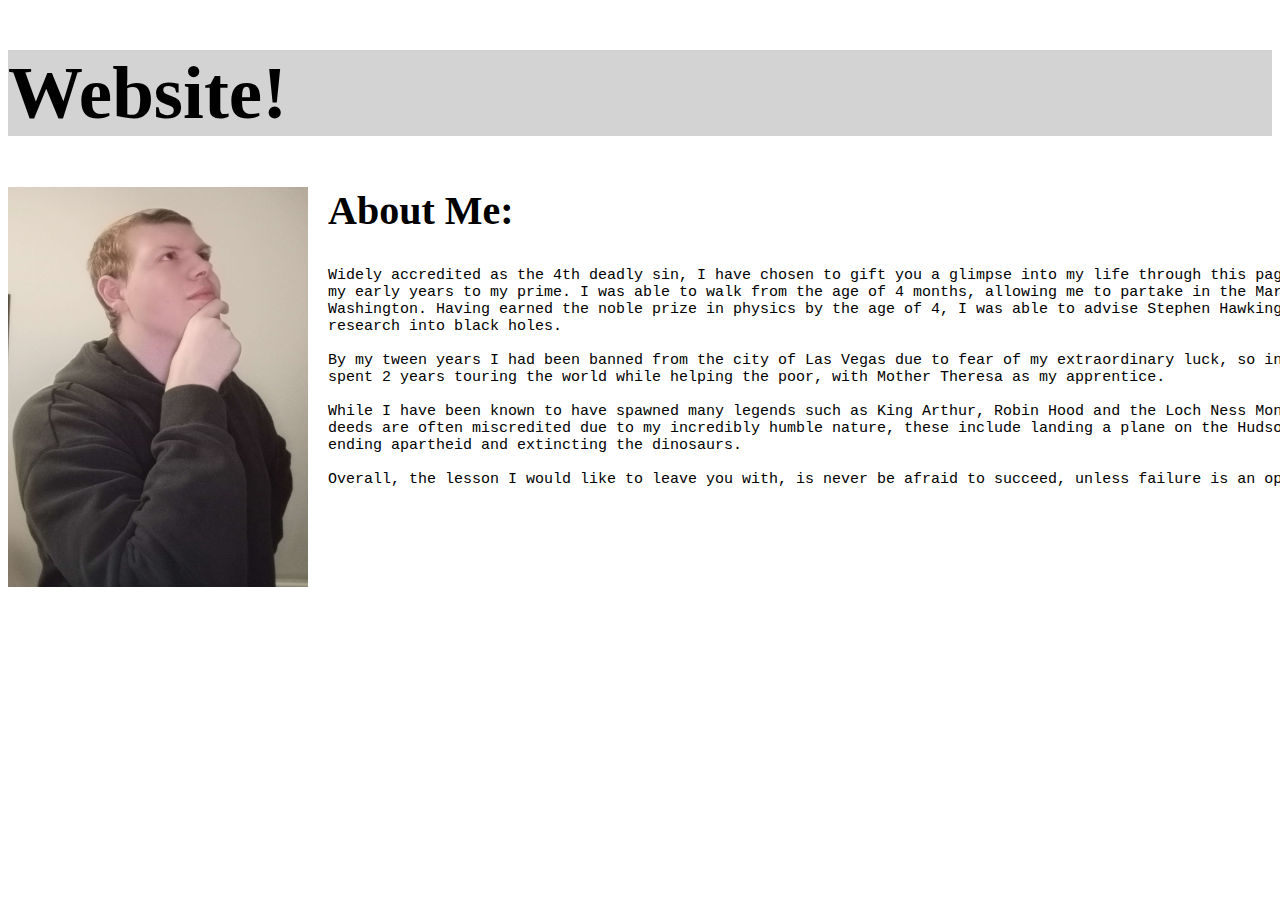
==== Index.html @ 3cb38d4f "Rename Harry_Hewlett.html to Index.html" ====
<!DOCTYPE html>
<html>
<head>
<title>Harry Hewlett</title>
<style> 
aside{
width: 300px;
float: left;
padding-right: 20px;
}
</style>
<style>
header{
background-color: lightgray;
}
</style>
</head>
<header>
<h1 style="font-size:75px;">Website!</h1>
</header>
<body>
<section>
<aside>
<img src="Inspirational_photo.png" style="width:300px;height:400px;">
</aside>
<h2 style="font-size:40px;">About Me:</h2>
<pre style="font-size:15px;">
Widely accredited as the 4th deadly sin, I have chosen to gift you a glimpse into my life through this page, from 
my early years to my prime. I was able to walk from the age of 4 months, allowing me to partake in the March on 
Washington. Having earned the noble prize in physics by the age of 4, I was able to advise Stephen Hawking on his 
research into black holes.

By my tween years I had been banned from the city of Las Vegas due to fear of my extraordinary luck, so instead 
spent 2 years touring the world while helping the poor, with Mother Theresa as my apprentice.

While I have been known to have spawned many legends such as King Arthur, Robin Hood and the Loch Ness Monster my 
deeds are often miscredited due to my incredibly humble nature, these include landing a plane on the Hudson River, 
ending apartheid and extincting the dinosaurs.

Overall, the lesson I would like to leave you with, is never be afraid to succeed, unless failure is an option.

</pre>
</section>
</body>
</html>
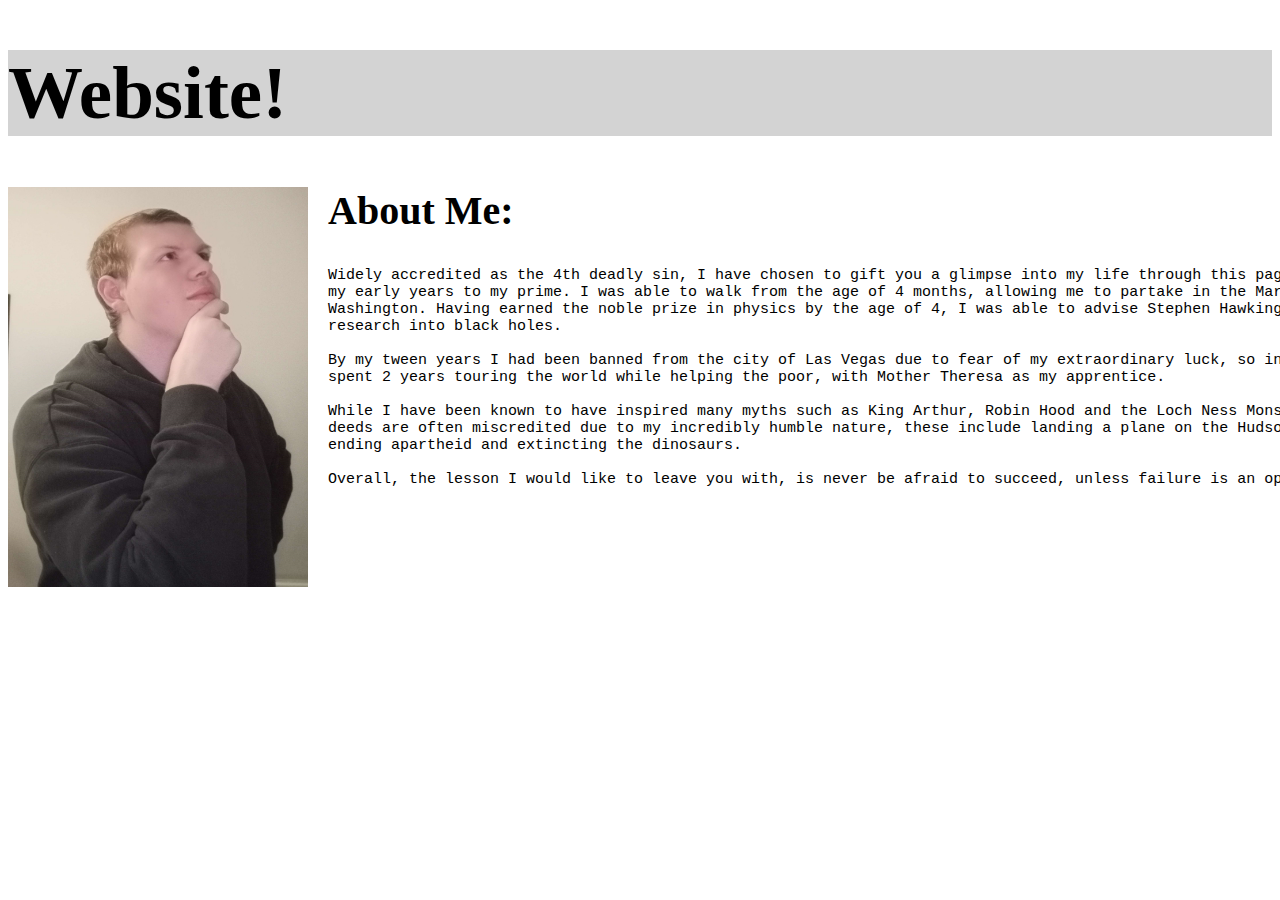
==== commit 1215785c: "Update Index.html" ====
--- a/Index.html
+++ b/Index.html
@@ -33,7 +33,7 @@
 By my tween years I had been banned from the city of Las Vegas due to fear of my extraordinary luck, so instead 
 spent 2 years touring the world while helping the poor, with Mother Theresa as my apprentice.
 
-While I have been known to have spawned many legends such as King Arthur, Robin Hood and the Loch Ness Monster my 
+While I have been known to have inspired many myths such as King Arthur, Robin Hood and the Loch Ness Monster my 
 deeds are often miscredited due to my incredibly humble nature, these include landing a plane on the Hudson River, 
 ending apartheid and extincting the dinosaurs.
 
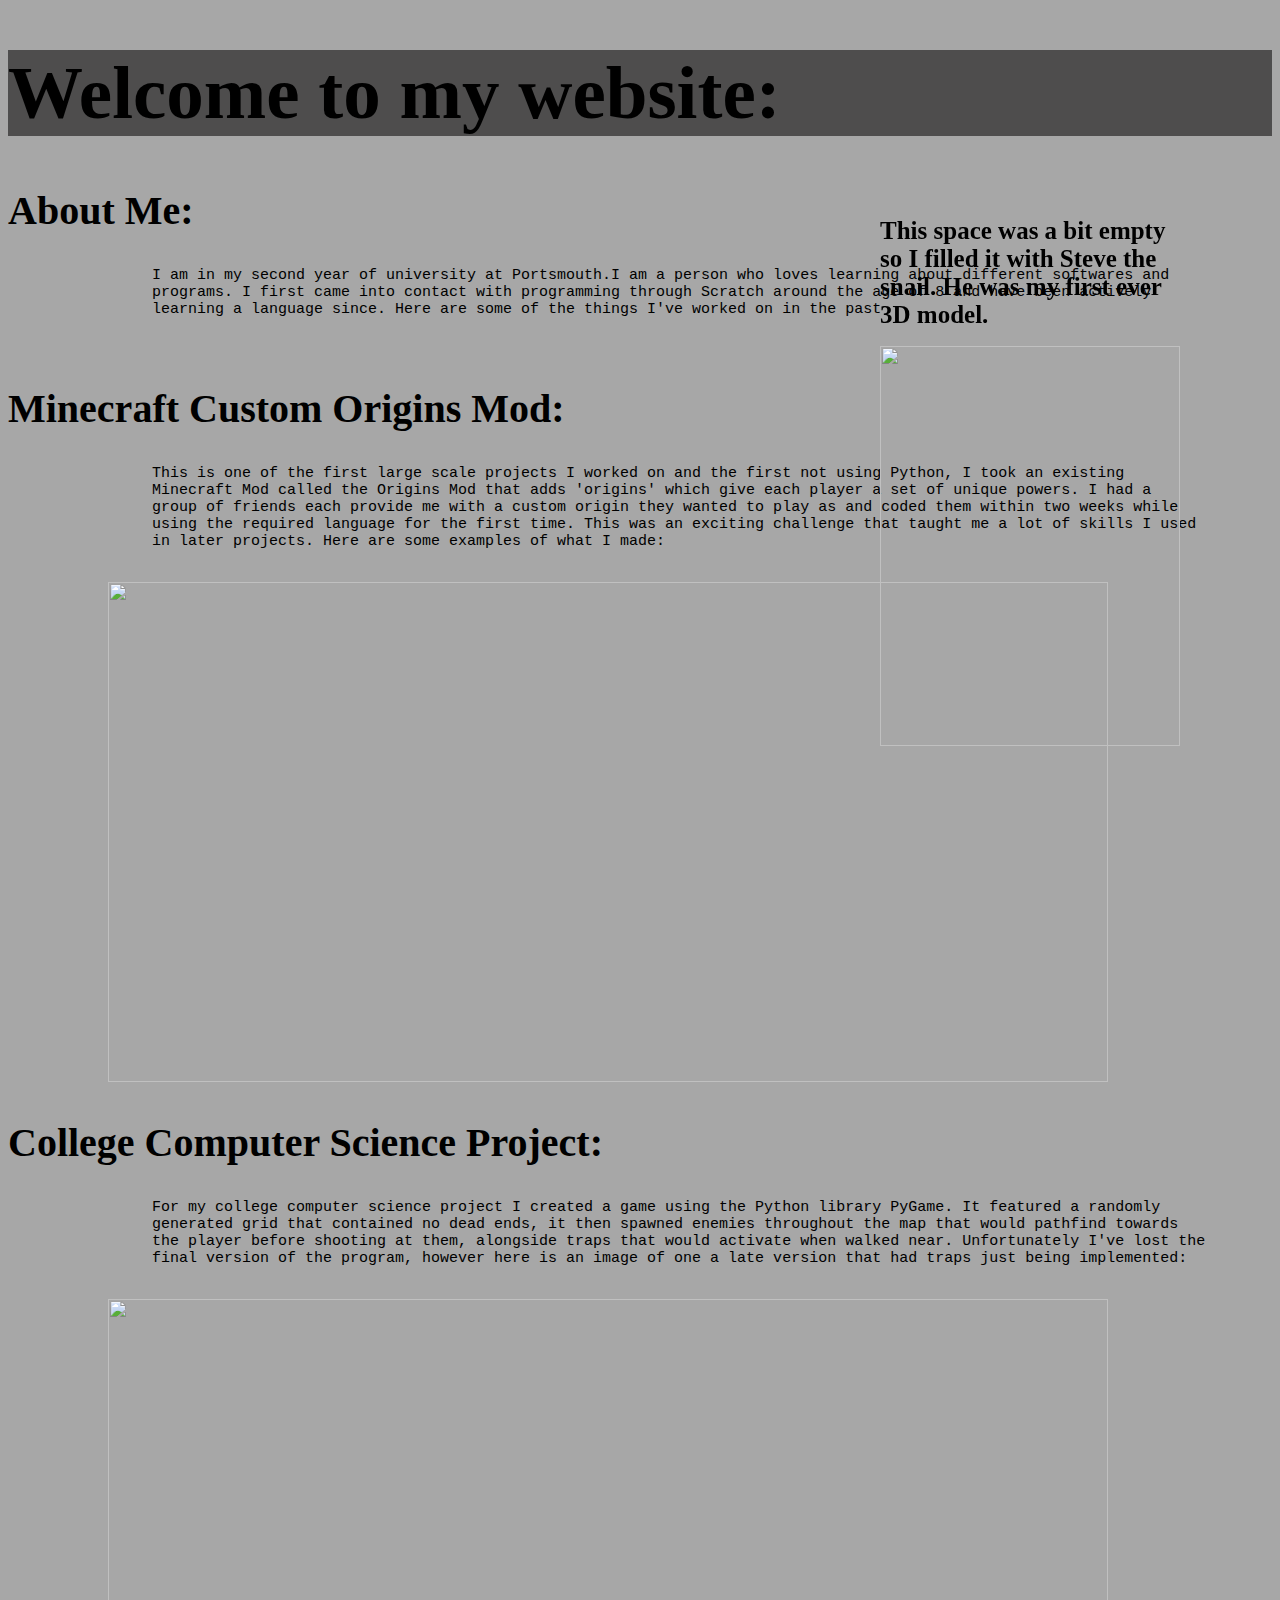
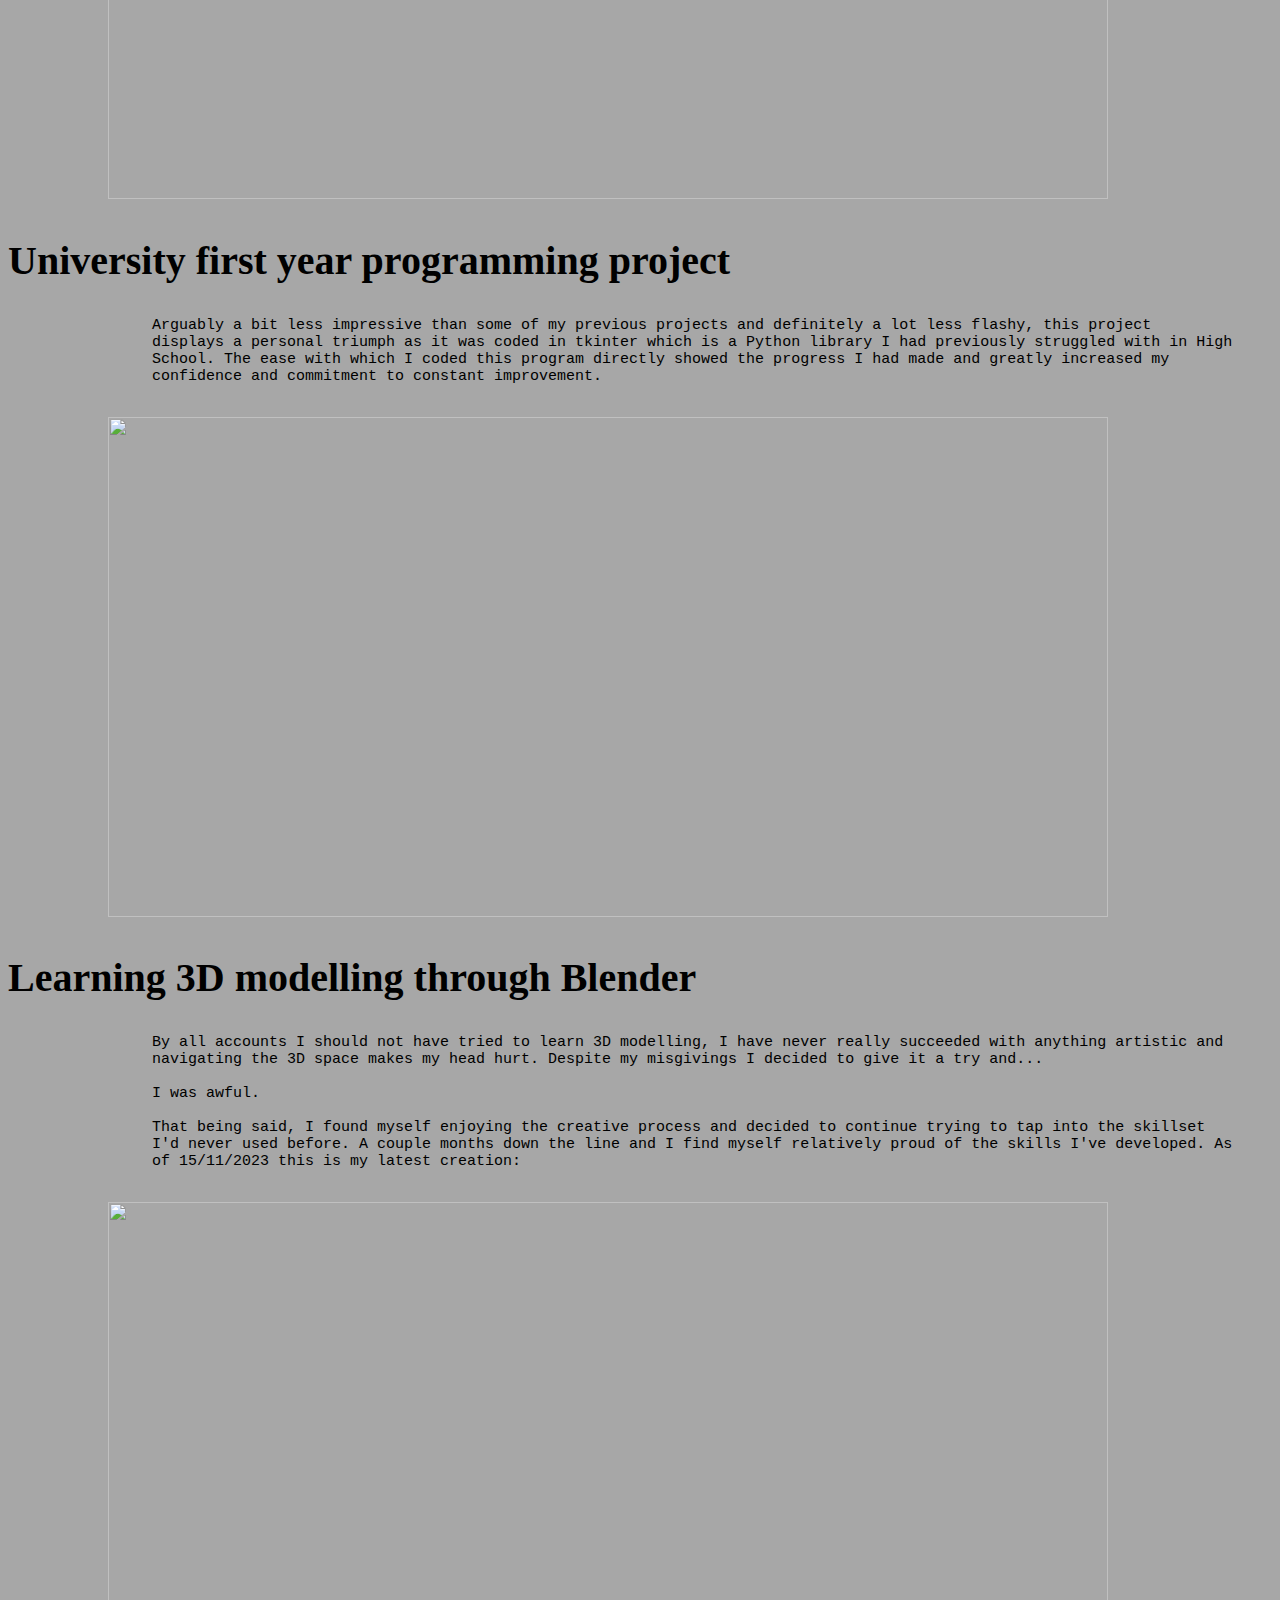
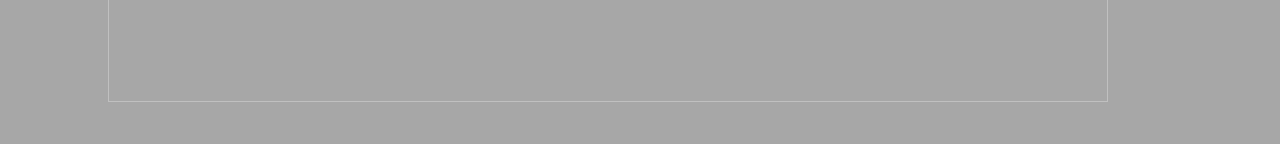
==== commit 12064b96: "Update Index.html" ====
--- a/Index.html
+++ b/Index.html
@@ -1,45 +1,89 @@
 <!DOCTYPE html>
 <html>
-<head>
-<title>Harry Hewlett</title>
-<style> 
-aside{
-width: 300px;
-float: left;
-padding-right: 20px;
-}
-</style>
-<style>
-header{
-background-color: lightgray;
-}
-</style>
-</head>
-<header>
-<h1 style="font-size:75px;">Website!</h1>
-</header>
-<body>
-<section>
-<aside>
-<img src="Inspirational_photo.png" style="width:300px;height:400px;">
-</aside>
-<h2 style="font-size:40px;">About Me:</h2>
-<pre style="font-size:15px;">
-Widely accredited as the 4th deadly sin, I have chosen to gift you a glimpse into my life through this page, from 
-my early years to my prime. I was able to walk from the age of 4 months, allowing me to partake in the March on 
-Washington. Having earned the noble prize in physics by the age of 4, I was able to advise Stephen Hawking on his 
-research into black holes.
+    <head style="background-color:#a7a7a7">
+    <title>HarryHewlett.com</title>
+    <style> 
+        aside{
+            width: 300px;
+            float: right;
+            padding-right: 500px;
+        }
+    </style>
+    <style>
+        header{
+            background-color: rgb(78, 77, 77);
+        }
+    </style>
+    <style> 
+        .sidenav {
+            width: 300px;
+            position: fixed;
+            top: 200px;
+            right: 100px;
+        }
+    </style>
+    </head>
+    <header>
+    <h1 style="font-size:75px;">Welcome to my website:</h1>
+    </header>
+    <body style="background-color:#a7a7a7">
+        <div class="sidenav">
+            <h1 style="font-size:25px;">This space was a bit empty so I filled it with Steve the snail. He was my first ever 3D model.</h1>
+            <img src="Steve.png" style="width:300px;height:400px;">
+        </div>
+        <section>
+            <h2 style="font-size:40px;">About Me:</h2>
+            <pre style="font-size:15px;">
+                I am in my second year of university at Portsmouth.I am a person who loves learning about different softwares and 
+                programs. I first came into contact with programming through Scratch around the age of 8 and have been actively 
+                learning a language since. Here are some of the things I've worked on in the past
 
-By my tween years I had been banned from the city of Las Vegas due to fear of my extraordinary luck, so instead 
-spent 2 years touring the world while helping the poor, with Mother Theresa as my apprentice.
-
-While I have been known to have inspired many myths such as King Arthur, Robin Hood and the Loch Ness Monster my 
-deeds are often miscredited due to my incredibly humble nature, these include landing a plane on the Hudson River, 
-ending apartheid and extincting the dinosaurs.
-
-Overall, the lesson I would like to leave you with, is never be afraid to succeed, unless failure is an option.
-
-</pre>
-</section>
-</body>
+            </pre>
+        </section>
+        <section>
+            <h2 style="font-size:40px;">Minecraft Custom Origins Mod:</h2>
+            <pre style="font-size:15px;">
+                This is one of the first large scale projects I worked on and the first not using Python, I took an existing 
+                Minecraft Mod called the Origins Mod that adds 'origins' which give each player a set of unique powers. I had a 
+                group of friends each provide me with a custom origin they wanted to play as and coded them within two weeks while 
+                using the required language for the first time. This was an exciting challenge that taught me a lot of skills I used
+                in later projects. Here are some examples of what I made:
+            </pre>
+            <img src="originsexample.png" style="width:1000px;height:500px;padding-left:100px;">
+        </section>
+        <section>
+            <h2 style="font-size:40px;">College Computer Science Project:</h2>
+            <pre style="font-size:15px;">
+                For my college computer science project I created a game using the Python library PyGame. It featured a randomly 
+                generated grid that contained no dead ends, it then spawned enemies throughout the map that would pathfind towards 
+                the player before shooting at them, alongside traps that would activate when walked near. Unfortunately I've lost the 
+                final version of the program, however here is an image of one a late version that had traps just being implemented:
+            </pre>
+            <img src="gridgameexample.png" style="width:1000px;height:500px;padding-left:100px;">
+        </section>
+        <section>
+            <h2 style="font-size:40px;">University first year programming project</h2>
+            <pre style="font-size:15px;">
+                Arguably a bit less impressive than some of my previous projects and definitely a lot less flashy, this project 
+                displays a personal triumph as it was coded in tkinter which is a Python library I had previously struggled with in High 
+                School. The ease with which I coded this program directly showed the progress I had made and greatly increased my 
+                confidence and commitment to constant improvement.
+            </pre>
+            <img src="smarthomeexample.png" style="width:1000px;height:500px;padding-left:100px;">
+        </section>
+        <section>
+            <h2 style="font-size:40px;">Learning 3D modelling through Blender</h2>
+            <pre style="font-size:15px;">
+                By all accounts I should not have tried to learn 3D modelling, I have never really succeeded with anything artistic and 
+                navigating the 3D space makes my head hurt. Despite my misgivings I decided to give it a try and... 
+                
+                I was awful. 
+                
+                That being said, I found myself enjoying the creative process and decided to continue trying to tap into the skillset 
+                I'd never used before. A couple months down the line and I find myself relatively proud of the skills I've developed. As 
+                of 15/11/2023 this is my latest creation:
+            </pre>
+            <img src="Doorfinal.png" style="width:1000px;height:500px;padding-left:100px;">
+        </section>
+    </body>
 </html>
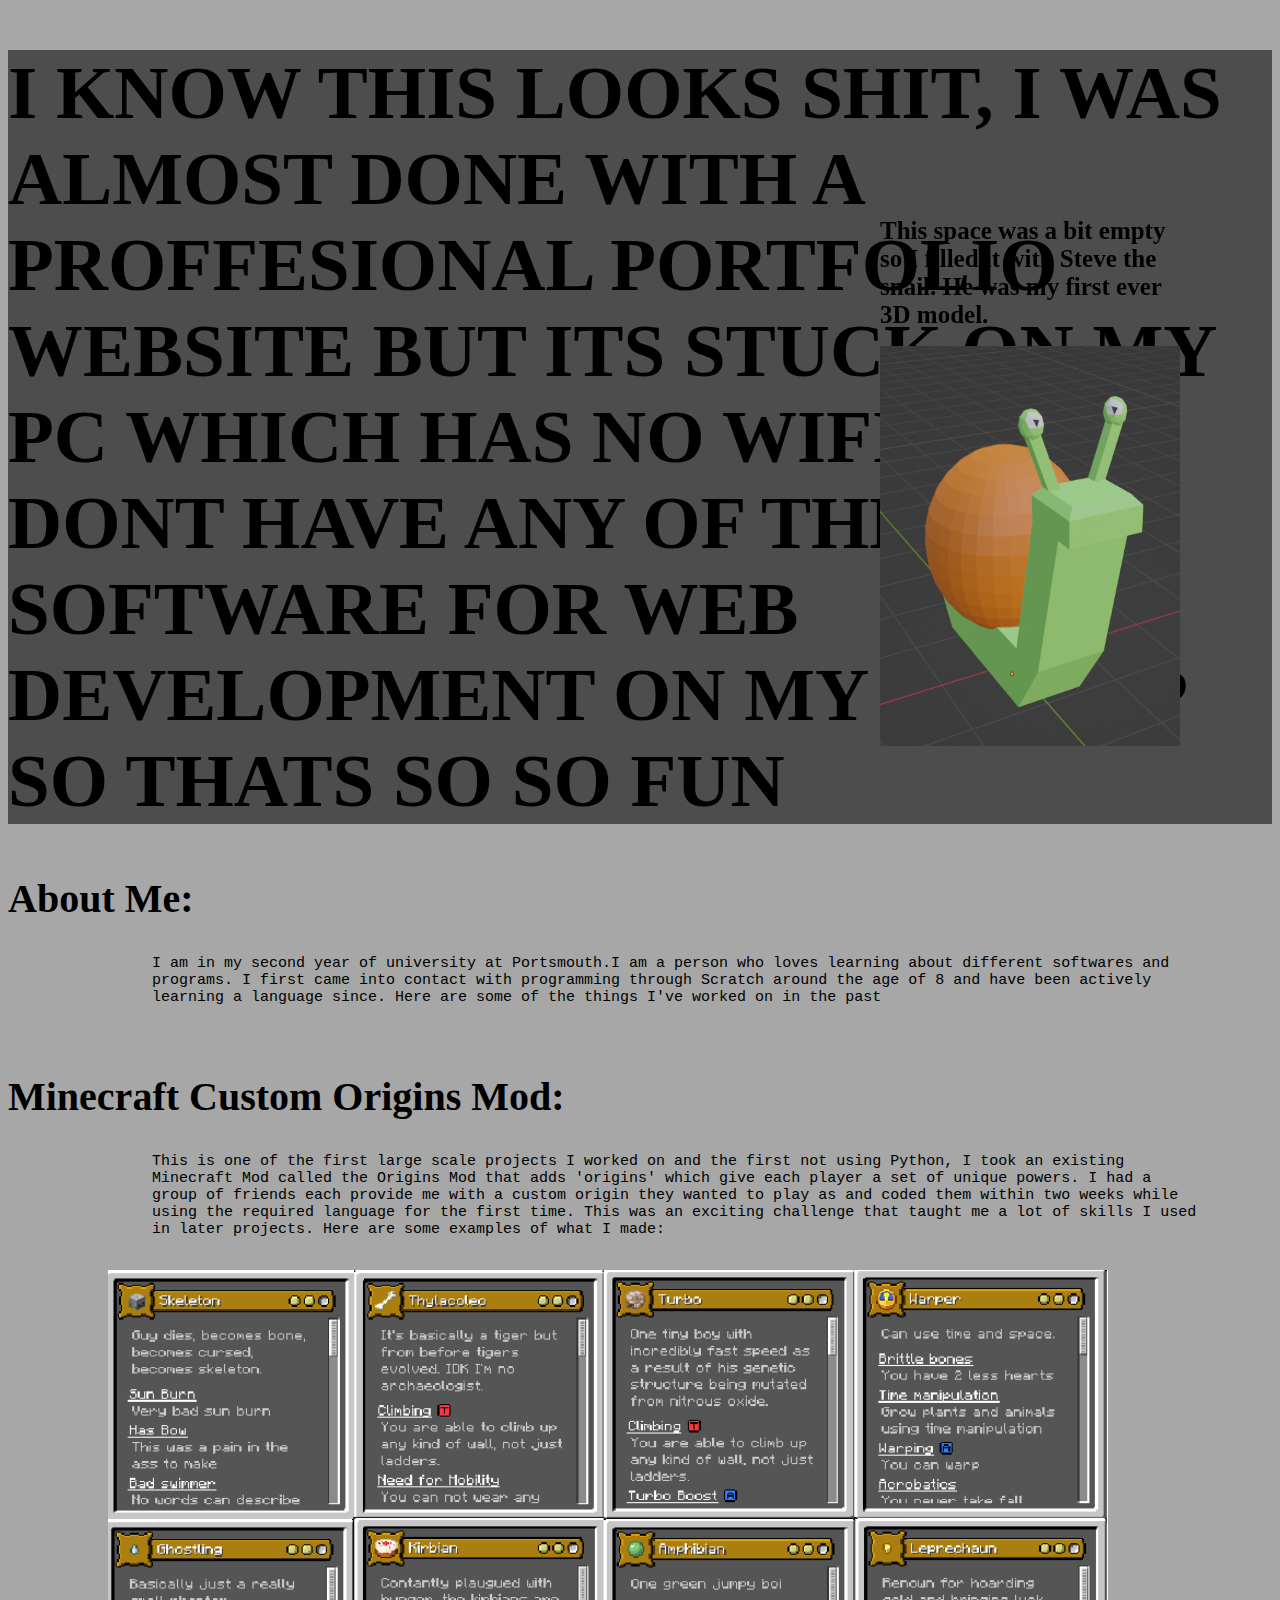
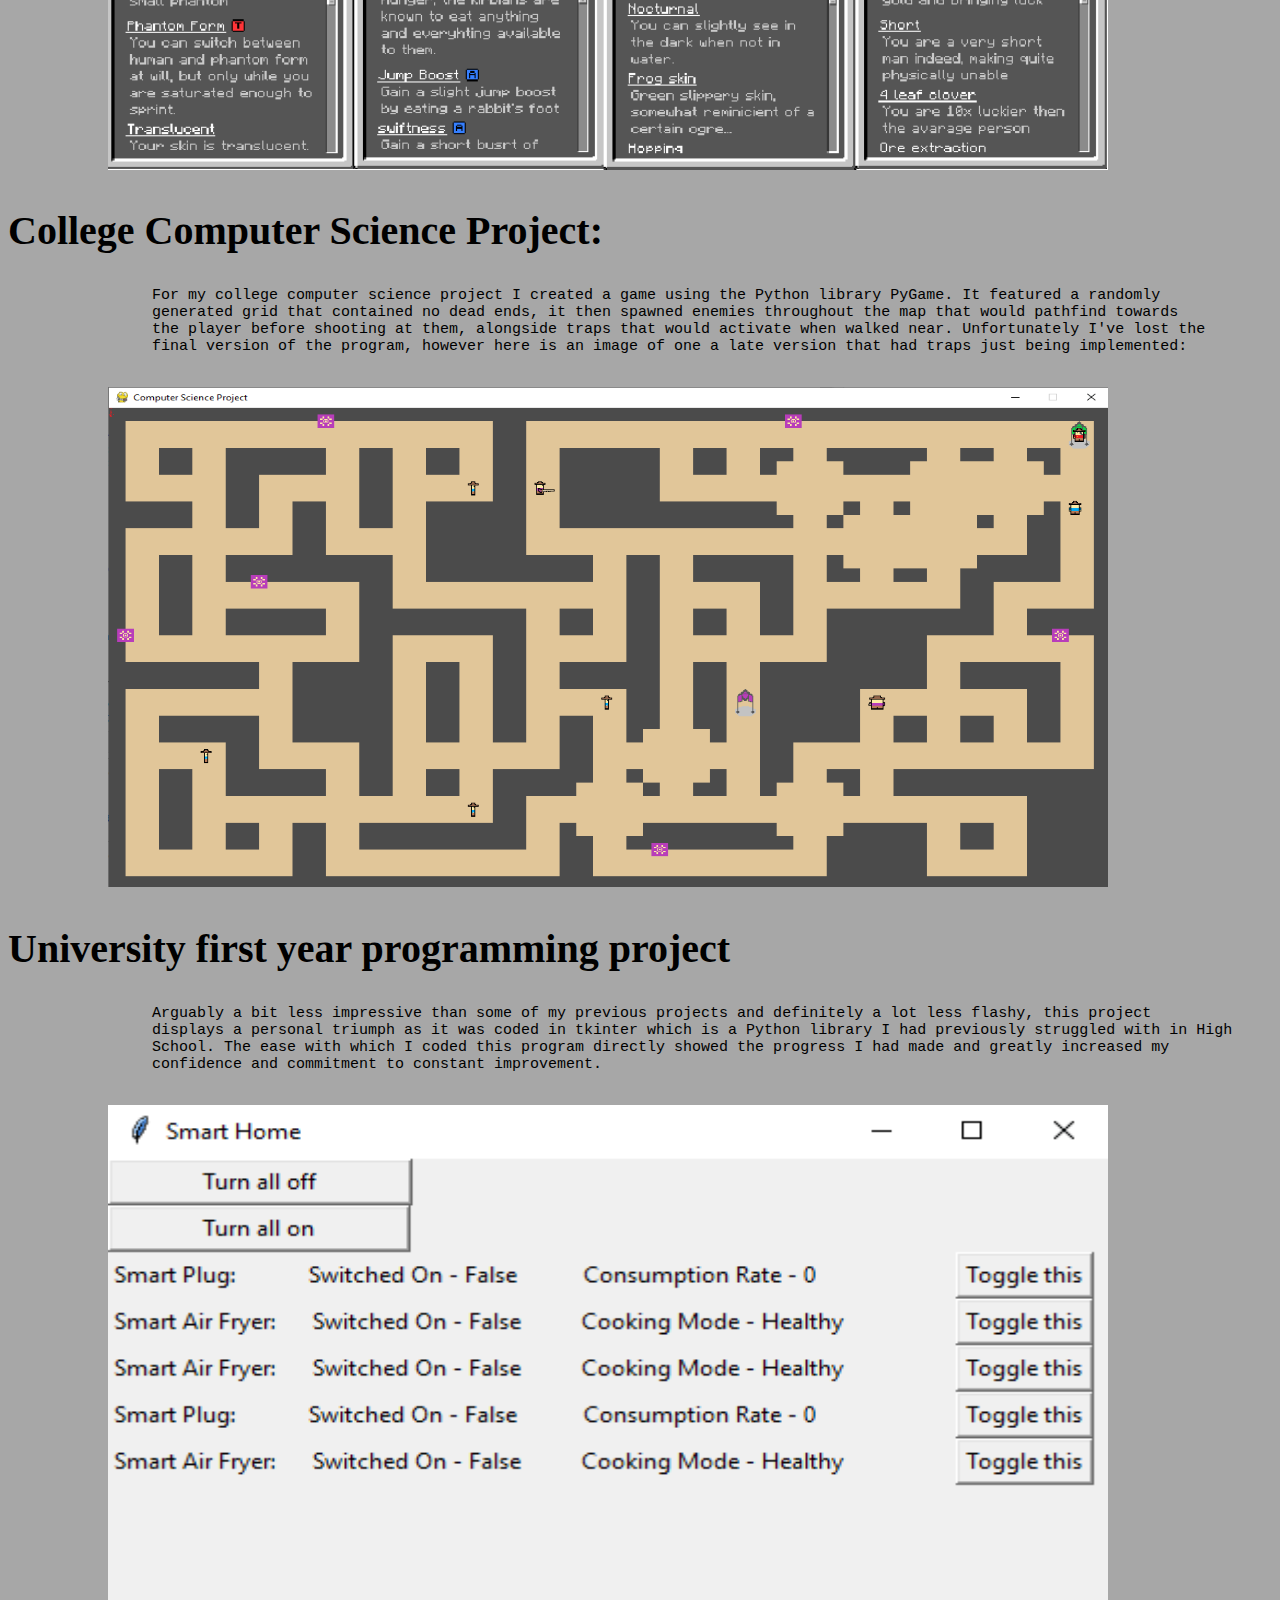
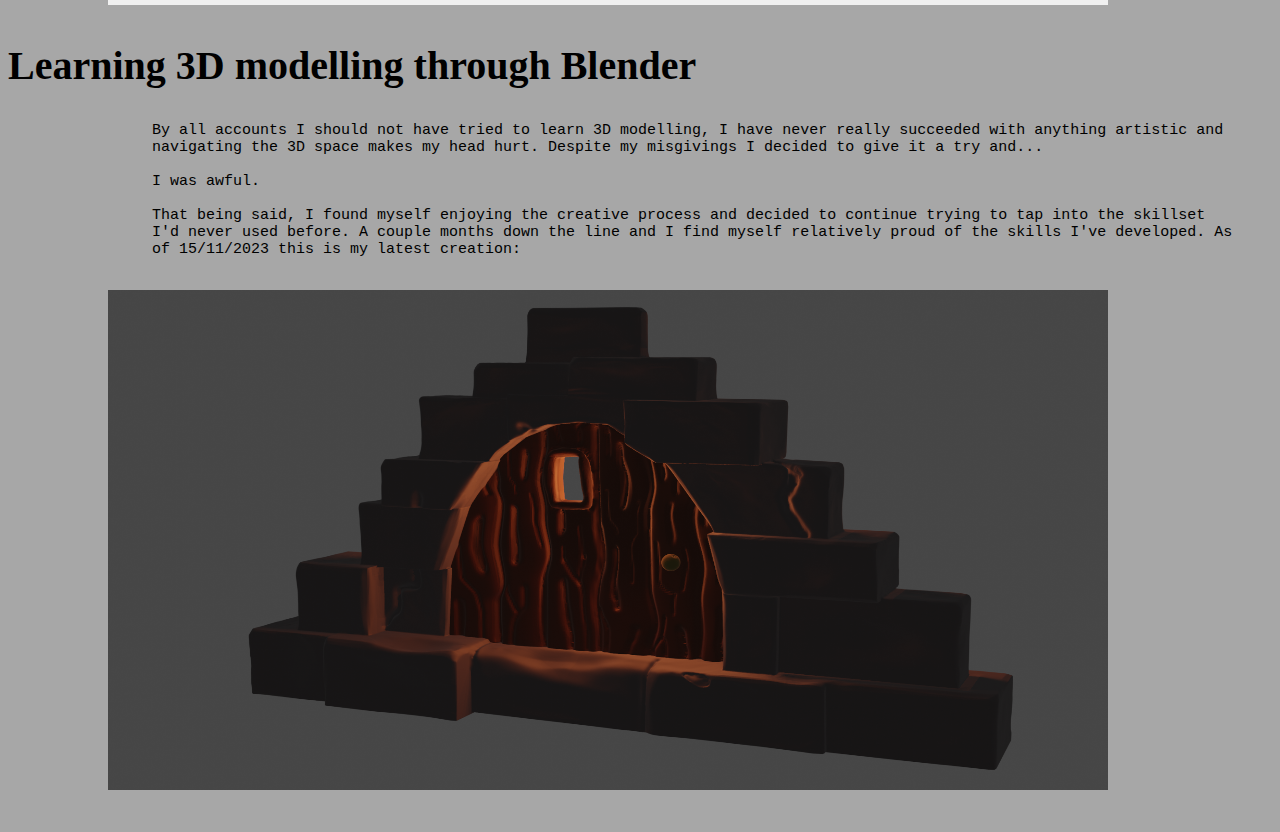
==== commit 6635a366: "Update Index.html" ====
--- a/Index.html
+++ b/Index.html
@@ -24,7 +24,7 @@
     </style>
     </head>
     <header>
-    <h1 style="font-size:75px;">Welcome to my website:</h1>
+    <h1 style="font-size:75px;">I KNOW THIS LOOKS SHIT, I WAS ALMOST DONE WITH A PROFFESIONAL PORTFOLIO WEBSITE BUT ITS STUCK ON MY PC WHICH HAS NO WIFI AND I DONT HAVE ANY OF THE SOFTWARE FOR WEB DEVELOPMENT ON MY LAPTOP SO THATS SO SO FUN</h1>
     </header>
     <body style="background-color:#a7a7a7">
         <div class="sidenav">
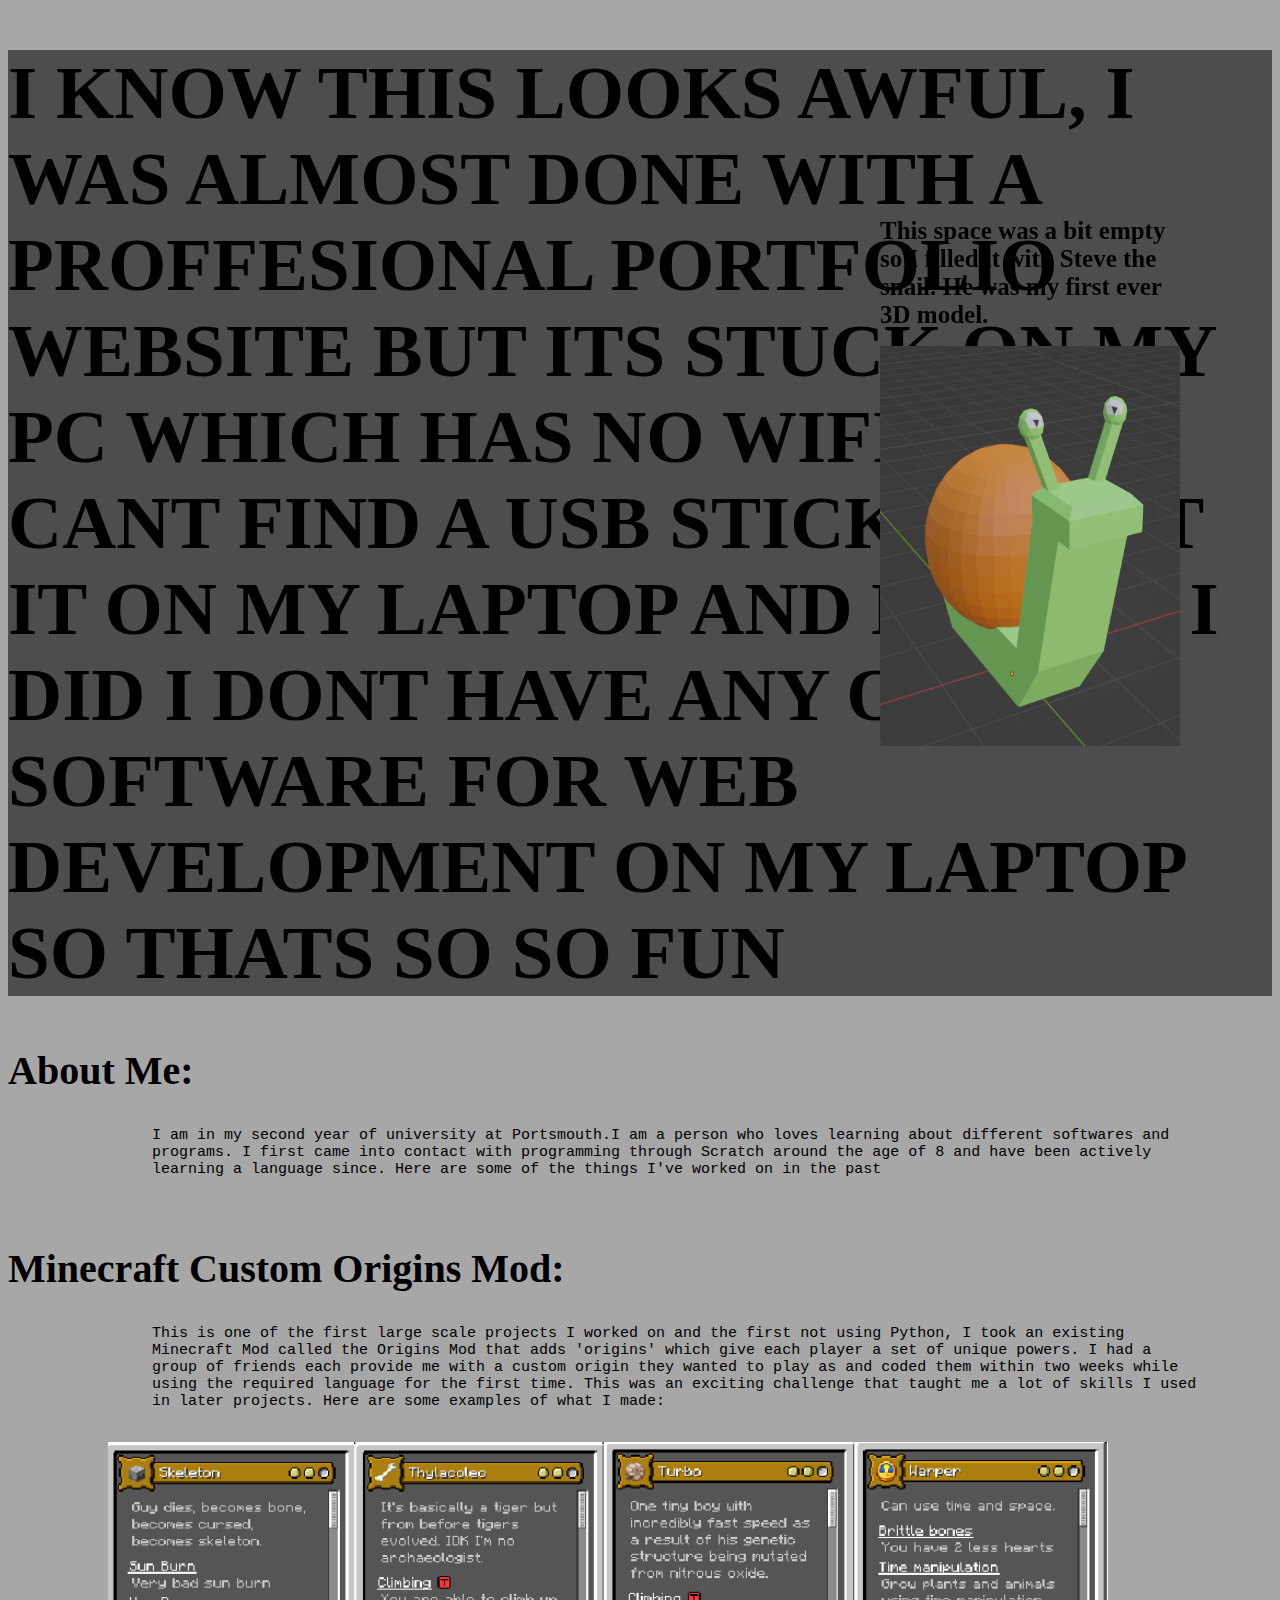
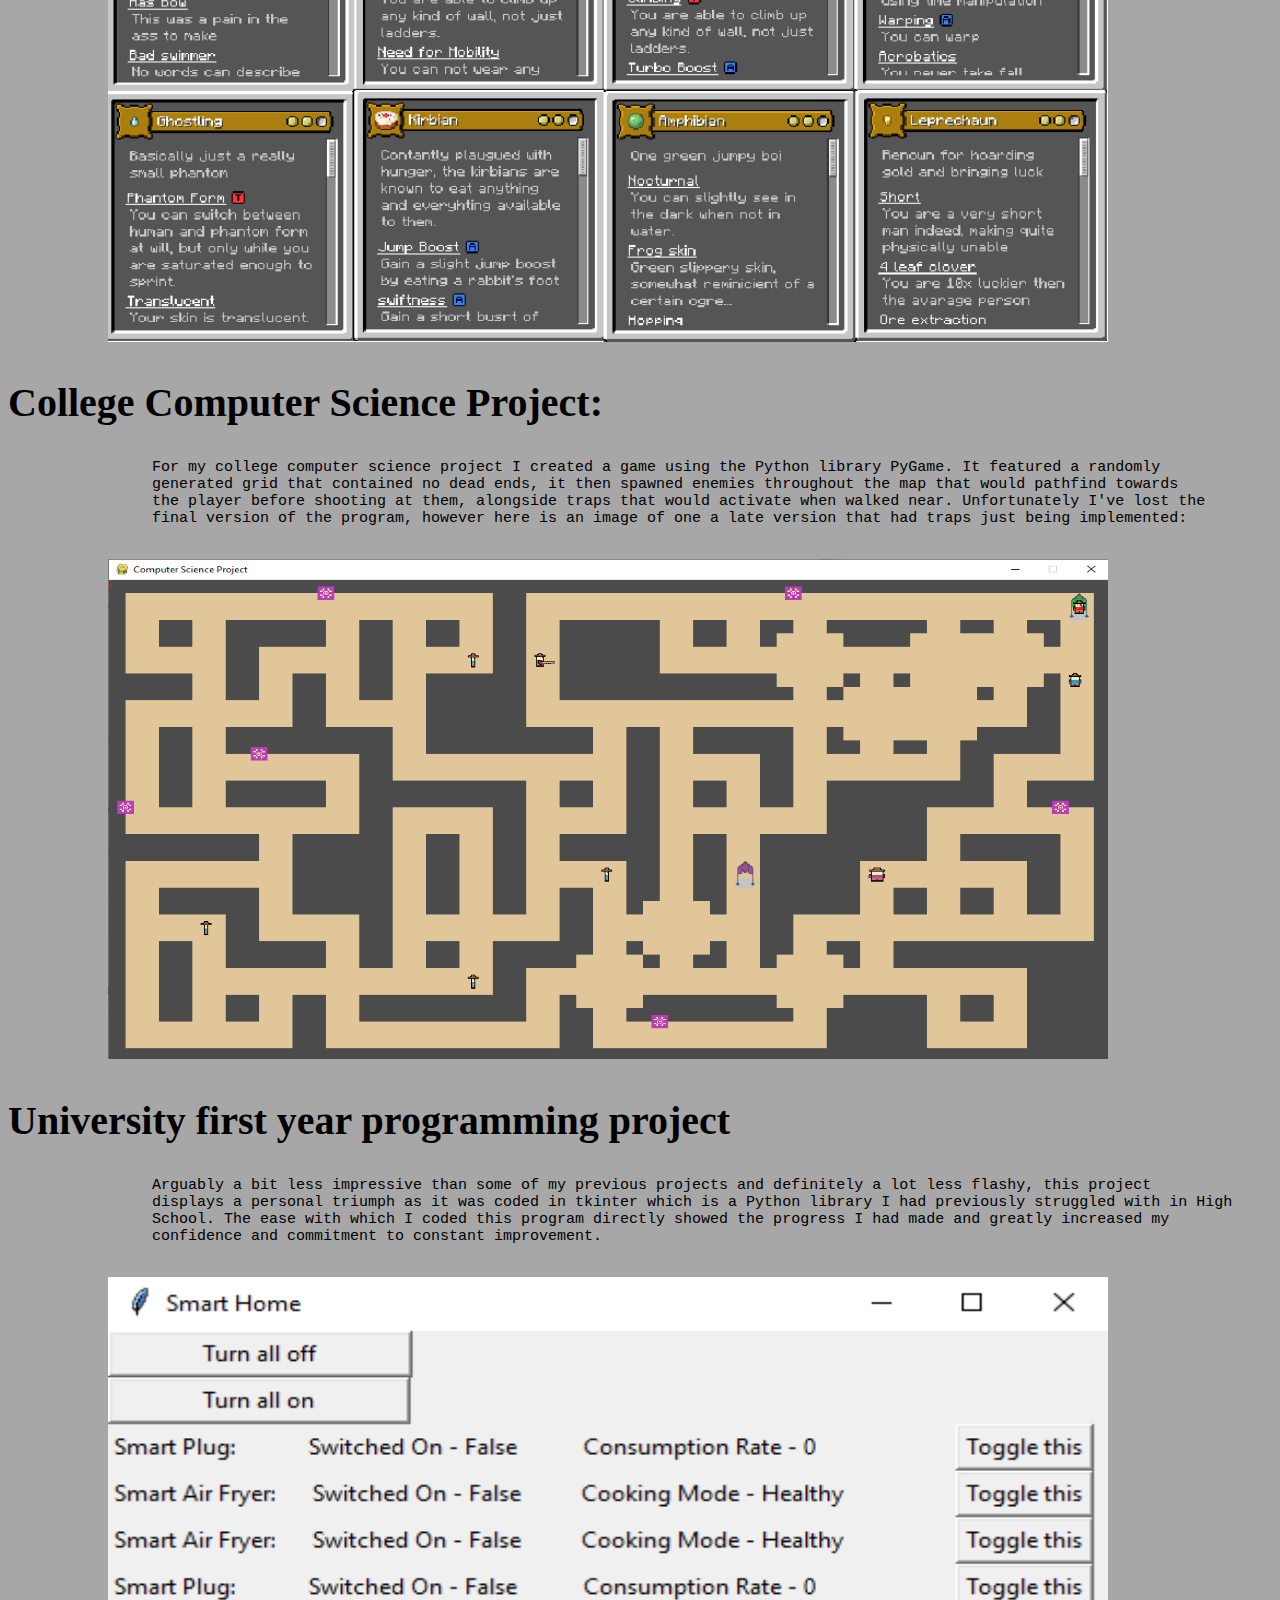
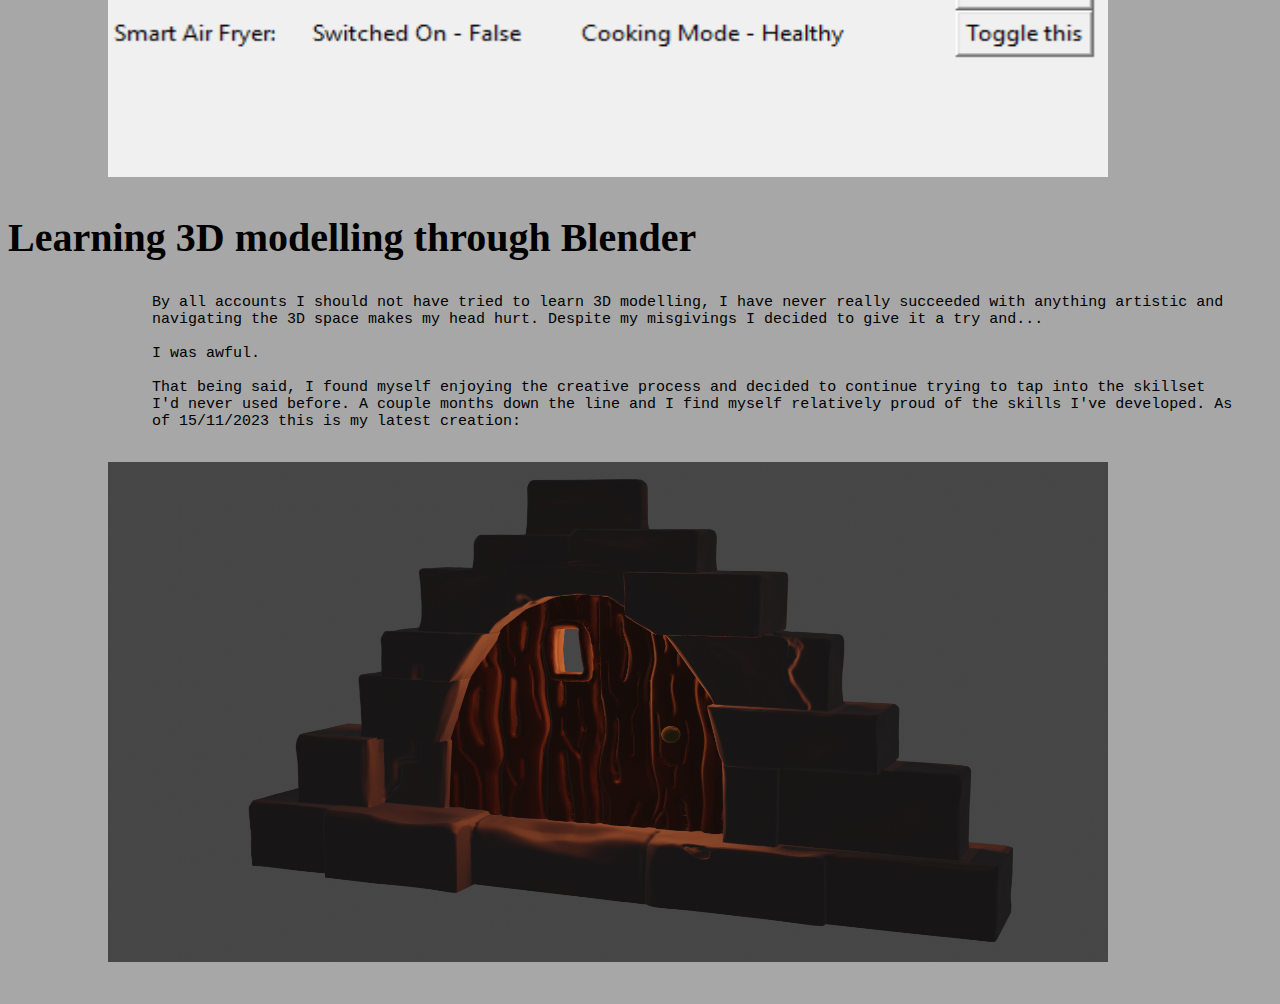
==== commit c4621e37: "Update Index.html" ====
--- a/Index.html
+++ b/Index.html
@@ -24,7 +24,7 @@
     </style>
     </head>
     <header>
-    <h1 style="font-size:75px;">I KNOW THIS LOOKS SHIT, I WAS ALMOST DONE WITH A PROFFESIONAL PORTFOLIO WEBSITE BUT ITS STUCK ON MY PC WHICH HAS NO WIFI AND I DONT HAVE ANY OF THE SOFTWARE FOR WEB DEVELOPMENT ON MY LAPTOP SO THATS SO SO FUN</h1>
+    <h1 style="font-size:75px;">I KNOW THIS LOOKS AWFUL, I WAS ALMOST DONE WITH A PROFFESIONAL PORTFOLIO WEBSITE BUT ITS STUCK ON MY PC WHICH HAS NO WIFI AND I CANT FIND A USB STICK TO GET IT ON MY LAPTOP AND EVEN IF I DID I DONT HAVE ANY OF THE SOFTWARE FOR WEB DEVELOPMENT ON MY LAPTOP SO THATS SO SO FUN</h1>
     </header>
     <body style="background-color:#a7a7a7">
         <div class="sidenav">
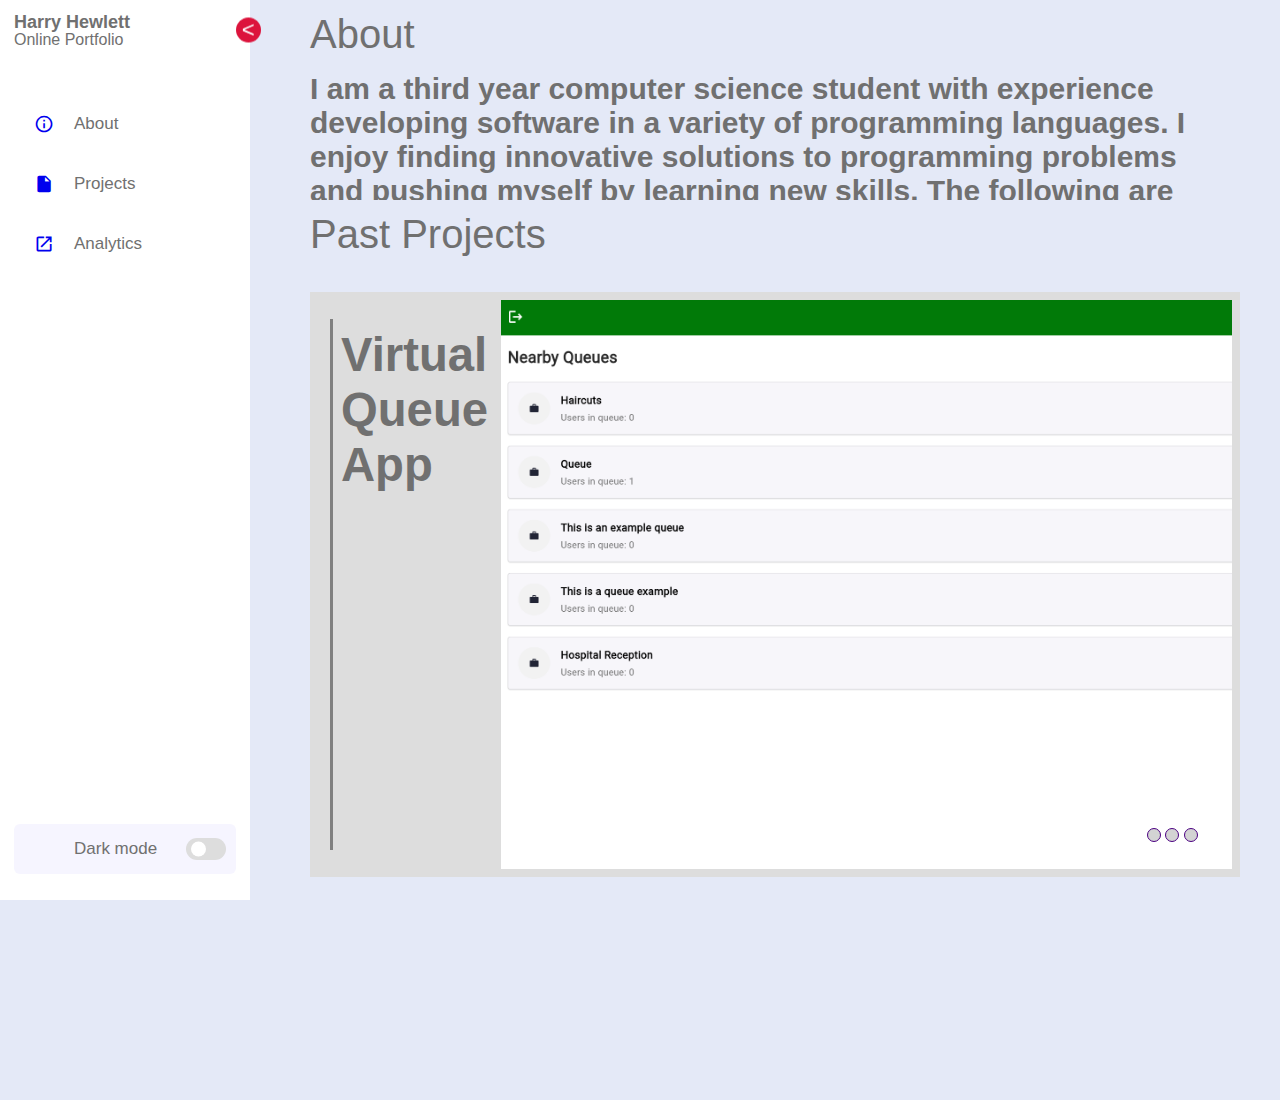
==== commit 707012ec: "Update and rename index.html to Index.html" ====
--- a/Index.html
+++ b/Index.html
@@ -1,89 +1,113 @@
+
+
 <!DOCTYPE html>
-<html>
-    <head style="background-color:#a7a7a7">
-    <title>HarryHewlett.com</title>
-    <style> 
-        aside{
-            width: 300px;
-            float: right;
-            padding-right: 500px;
-        }
-    </style>
-    <style>
-        header{
-            background-color: rgb(78, 77, 77);
-        }
-    </style>
-    <style> 
-        .sidenav {
-            width: 300px;
-            position: fixed;
-            top: 200px;
-            right: 100px;
-        }
-    </style>
-    </head>
-    <header>
-    <h1 style="font-size:75px;">I KNOW THIS LOOKS AWFUL, I WAS ALMOST DONE WITH A PROFFESIONAL PORTFOLIO WEBSITE BUT ITS STUCK ON MY PC WHICH HAS NO WIFI AND I CANT FIND A USB STICK TO GET IT ON MY LAPTOP AND EVEN IF I DID I DONT HAVE ANY OF THE SOFTWARE FOR WEB DEVELOPMENT ON MY LAPTOP SO THATS SO SO FUN</h1>
-    </header>
-    <body style="background-color:#a7a7a7">
-        <div class="sidenav">
-            <h1 style="font-size:25px;">This space was a bit empty so I filled it with Steve the snail. He was my first ever 3D model.</h1>
-            <img src="Steve.png" style="width:300px;height:400px;">
+<html lang="en" >
+<head>
+  <meta charset="UTF-8">
+  <title>Harry Hewlett Portfolio</title>
+  <link rel='stylesheet' href='styles.css'>
+<link rel="stylesheet" href="https://fonts.googleapis.com/icon?family=Material+Icons">
+<link rel="stylesheet" href="./style.css">
+
+</head>
+<body>
+
+<nav class="sidebar open">
+  <header>
+    <div class="image-text">
+
+      <div class="text logo-text">
+        <span class="name">Harry Hewlett </span>
+        <span class="profession">Online Portfolio</span>
+      </div>
+    </div>
+
+    <i class='x-bx-chevron-right toggle'>></i>
+  </header>
+
+  <div class="menu-bar">
+    <div class="menu">
+
+      <ul class="menu-links">
+        <li class="nav-link">
+          <a href="#About">
+            <i class='material-icons'>&#xe88f</i>
+            <span class="text nav-text">About</span>
+          </a>
+        </li>
+
+        <li class="nav-link">
+          <a href="#Projects">
+            <i class='material-icons'>&#xe24d</i>
+            <span class="text nav-text">Projects</span>
+          </a>
+        </li>
+
+        <li class="nav-link">
+          <a href="https://github.com/HazzaWho">
+            <i class='material-icons'>&#xe895</i>
+            <span class="text nav-text">Analytics</span>
+          </a>
+        </li>
+
+      </ul>
+    </div>
+
+    <div class="bottom-content">
+
+      <li class="mode">
+        <div class="sun-moon">
+          <i class='bx bx-moon icon moon'></i>
+          <i class='bx bx-sun icon sun'></i>
         </div>
-        <section>
-            <h2 style="font-size:40px;">About Me:</h2>
-            <pre style="font-size:15px;">
-                I am in my second year of university at Portsmouth.I am a person who loves learning about different softwares and 
-                programs. I first came into contact with programming through Scratch around the age of 8 and have been actively 
-                learning a language since. Here are some of the things I've worked on in the past
+        <span class="mode-text text">Dark mode</span>
 
-            </pre>
-        </section>
-        <section>
-            <h2 style="font-size:40px;">Minecraft Custom Origins Mod:</h2>
-            <pre style="font-size:15px;">
-                This is one of the first large scale projects I worked on and the first not using Python, I took an existing 
-                Minecraft Mod called the Origins Mod that adds 'origins' which give each player a set of unique powers. I had a 
-                group of friends each provide me with a custom origin they wanted to play as and coded them within two weeks while 
-                using the required language for the first time. This was an exciting challenge that taught me a lot of skills I used
-                in later projects. Here are some examples of what I made:
-            </pre>
-            <img src="originsexample.png" style="width:1000px;height:500px;padding-left:100px;">
-        </section>
-        <section>
-            <h2 style="font-size:40px;">College Computer Science Project:</h2>
-            <pre style="font-size:15px;">
-                For my college computer science project I created a game using the Python library PyGame. It featured a randomly 
-                generated grid that contained no dead ends, it then spawned enemies throughout the map that would pathfind towards 
-                the player before shooting at them, alongside traps that would activate when walked near. Unfortunately I've lost the 
-                final version of the program, however here is an image of one a late version that had traps just being implemented:
-            </pre>
-            <img src="gridgameexample.png" style="width:1000px;height:500px;padding-left:100px;">
-        </section>
-        <section>
-            <h2 style="font-size:40px;">University first year programming project</h2>
-            <pre style="font-size:15px;">
-                Arguably a bit less impressive than some of my previous projects and definitely a lot less flashy, this project 
-                displays a personal triumph as it was coded in tkinter which is a Python library I had previously struggled with in High 
-                School. The ease with which I coded this program directly showed the progress I had made and greatly increased my 
-                confidence and commitment to constant improvement.
-            </pre>
-            <img src="smarthomeexample.png" style="width:1000px;height:500px;padding-left:100px;">
-        </section>
-        <section>
-            <h2 style="font-size:40px;">Learning 3D modelling through Blender</h2>
-            <pre style="font-size:15px;">
-                By all accounts I should not have tried to learn 3D modelling, I have never really succeeded with anything artistic and 
-                navigating the 3D space makes my head hurt. Despite my misgivings I decided to give it a try and... 
-                
-                I was awful. 
-                
-                That being said, I found myself enjoying the creative process and decided to continue trying to tap into the skillset 
-                I'd never used before. A couple months down the line and I find myself relatively proud of the skills I've developed. As 
-                of 15/11/2023 this is my latest creation:
-            </pre>
-            <img src="Doorfinal.png" style="width:1000px;height:500px;padding-left:100px;">
-        </section>
-    </body>
+        <div class="toggle-switch">
+          <span class="switch"></span>
+        </div>
+      </li>
+
+    </div>
+  </div>
+
+</nav>
+
+<section class="home">
+  <div id="About" class="text">About</div>
+</section>
+
+<section class="h1">
+  <h1>I am a third year computer science student with experience developing software in a variety of programming languages. I enjoy finding innovative solutions to programming problems and pushing myself by learning new skills. The following are various pieces of software I’ve worked on either during my education or as personal projects.</h1>
+</section>
+
+<section class="projects">
+  <div id="Projects" class="text">Past Projects</div>
+</section>
+
+<section class="wrap animate pop">
+    <div class="overlay">
+      <div class="overlay-content animate slide-left delay-2">
+        <h2 class="animate slide-left pop delay-4">Virtual Queue App</h2>
+        <!--<p class="animate slide-left pop delay-5" style="color: white; margin-bottom: 2.5rem;">Kingdom: <em>Plantae</em></p>-->
+      </div>
+      <div class="image-content1 animate slide delay-5"></div>
+      <div class="dots animate">
+        <div class="dot animate slide-up delay-6"></div>
+        <div class="dot animate slide-up delay-7"></div>
+        <div class="dot animate slide-up delay-8"></div>
+      </div>
+    </div>
+    <div class="texting">
+      <p>This app allows businesses to create online queues that can be joined by QR code or a search function by users. It was created as a second-year group project using the Flutter library for Dart and Google&#39s Firebase to handle encrypting sensitive data.</p>
+      <p>I was involved in almost all areas of the project (such is the nature of an intimate 5-man team)  but was particularly involved in developing the business dashboard, which allowed businesses to create and edit their queues as well as view relevant statistics such as the average time spent in queue, amount of people in the queue by hour and weekly users to name a few.</p>
+      <p>This project allowed me to develop teamwork skills on top of gaining an appreciation for the data visualization skills I&#39m currently using in my final year project</p>
+    </div>
+
+</section>  
+
+<!-- partial -->
+  <script  src="./script.js"></script>
+
+</body>
 </html>
+
--- a/styles.css
+++ b/styles.css
@@ -0,0 +1,566 @@
+* {
+    margin: 0;
+    padding: 0;
+    box-sizing: border-box;
+    font-family: "Poppins", sans-serif;
+  }
+  
+  :root {
+    /* ===== Colors ===== */
+    --body-color: #e4e9f7;
+    --sidebar-color: #fff;
+    --primary-color: #dc143c;
+    --primary-color-light: #f6f5ff;
+    --toggle-color: #ddd;
+    --text-color: #707070;
+    --card-color: #ddd;
+  
+    /* ====== Transition ====== */
+    --tran-03: all 0.2s ease;
+    --tran-03: all 0.3s ease;
+    --tran-04: all 0.3s ease;
+    --tran-05: all 0.3s ease;
+  }
+  
+  body {
+    min-height: 100vh;
+    background-color: var(--body-color);
+    transition: var(--tran-05);
+  }
+  
+  ::selection {
+    background-color: var(--primary-color);
+    color: #fff;
+  }
+  
+  body.dark {
+    --body-color: #18191a;
+    --sidebar-color: #242526;
+    --primary-color: #3a3b3c;
+    --primary-color-light: #3a3b3c;
+    --toggle-color: #fff;
+    --text-color: #ccc;
+    --card-color: #3a3b3c;
+  }
+  
+  /* ===== Sidebar ===== */
+  .sidebar {
+    position: fixed;
+    top: 0;
+    left: 0;
+    height: 100%;
+    width: 250px;
+    padding: 10px 14px;
+    background: var(--sidebar-color);
+    transition: var(--tran-05);
+    z-index: 100;
+  }
+  .sidebar.close {
+    width: 88px;
+  }
+  
+  /* ===== Reusable code - Here ===== */
+  .sidebar li {
+    height: 50px;
+    list-style: none;
+    display: flex;
+    align-items: center;
+    margin-top: 10px;
+  }
+  
+  .sidebar header .image,
+  .sidebar .material-icons {
+    min-width: 60px;
+    border-radius: 6px;
+  }
+  
+  .sidebar .material-icons {
+    min-width: 60px;
+    border-radius: 6px;
+    height: 100%;
+    display: flex;
+    align-items: center;
+    justify-content: center;
+    font-size: 20px;
+  }
+  
+  .sidebar .text,
+  .sidebar .icon {
+    color: var(--text-color);
+    transition: var(--tran-03);
+  }
+  
+  .sidebar .text {
+    font-size: 17px;
+    font-weight: 500;
+    white-space: nowrap;
+    opacity: 1;
+  }
+  .sidebar.close .text {
+    opacity: 0;
+  }
+  /* =========================== */
+  
+  .sidebar header {
+    position: relative;
+  }
+  
+  .sidebar header .image-text {
+    display: flex;
+    align-items: center;
+  }
+  .sidebar header .logo-text {
+    display: flex;
+    flex-direction: column;
+  }
+  header .image-text .name {
+    margin-top: 2px;
+    font-size: 18px;
+    font-weight: 600;
+  }
+  
+  header .image-text .profession {
+    font-size: 16px;
+    margin-top: -2px;
+    display: block;
+  }
+  
+  .sidebar header .image {
+    display: flex;
+    align-items: center;
+    justify-content: center;
+  }
+  
+  .sidebar header .image img {
+    width: 40px;
+    border-radius: 6px;
+  }
+  
+  .sidebar header .toggle {
+    position: absolute;
+    top: 50%;
+    right: -25px;
+    transform: translateY(-50%) rotate(180deg);
+    height: 25px;
+    width: 25px;
+    background-color: var(--primary-color);
+    color: var(--sidebar-color);
+    border-radius: 50%;
+    display: flex;
+    align-items: center;
+    justify-content: center;
+    font-size: 22px;
+    cursor: pointer;
+    transition: var(--tran-05);
+  }
+  
+  body.dark .sidebar header .toggle {
+    color: var(--text-color);
+  }
+  
+  .sidebar.close .toggle {
+    transform: translateY(-50%) rotate(0deg);
+  }
+  
+  .sidebar .menu {
+    margin-top: 40px;
+  }
+  
+
+  .sidebar li a {
+    list-style: none;
+    height: 100%;
+    background-color: transparent;
+    display: flex;
+    align-items: center;
+    height: 100%;
+    width: 100%;
+    border-radius: 6px;
+    text-decoration: none;
+    transition: var(--tran-03);
+  }
+  
+  .sidebar li a:hover {
+    background-color: var(--primary-color);
+  }
+  .sidebar li a:hover .icon,
+  .sidebar li a:hover .text {
+    color: var(--sidebar-color);
+  }
+  body.dark .sidebar li a:hover .icon,
+  body.dark .sidebar li a:hover .text {
+    color: var(--text-color);
+  }
+  
+  .sidebar .menu-bar {
+    height: calc(100% - 55px);
+    display: flex;
+    flex-direction: column;
+    justify-content: space-between;
+    overflow-y: scroll;
+  }
+  .menu-bar::-webkit-scrollbar {
+    display: none;
+  }
+  .sidebar .menu-bar .mode {
+    border-radius: 6px;
+    background-color: var(--primary-color-light);
+    position: relative;
+    transition: var(--tran-05);
+  }
+  
+  .menu-bar .mode .sun-moon {
+    height: 50px;
+    width: 60px;
+  }
+  
+  .mode .sun-moon i {
+    position: absolute;
+  }
+  .mode .sun-moon i.sun {
+    opacity: 0;
+  }
+  body.dark .mode .sun-moon i.sun {
+    opacity: 1;
+  }
+  body.dark .mode .sun-moon i.moon {
+    opacity: 0;
+  }
+  
+  .menu-bar .bottom-content .toggle-switch {
+    position: absolute;
+    right: 0;
+    height: 100%;
+    min-width: 60px;
+    display: flex;
+    align-items: center;
+    justify-content: center;
+    border-radius: 6px;
+    cursor: pointer;
+  }
+  .toggle-switch .switch {
+    position: relative;
+    height: 22px;
+    width: 40px;
+    border-radius: 25px;
+    background-color: var(--toggle-color);
+    transition: var(--tran-05);
+  }
+  
+  .switch::before {
+    content: "";
+    position: absolute;
+    height: 15px;
+    width: 15px;
+    border-radius: 50%;
+    top: 50%;
+    left: 5px;
+    transform: translateY(-50%);
+    background-color: var(--sidebar-color);
+    transition: var(--tran-04);
+  }
+  
+  body.dark .switch::before {
+    left: 20px;
+  }
+  
+  .home {
+    position: absolute;
+    top: 0;
+    top: 0;
+    left: 250px;
+    height: 100vh;
+    width: calc(100% - 250px);
+    background-color: var(--body-color);
+    transition: var(--tran-05);
+  }
+  .home .text {
+    font-size: 40px;
+    font-weight: 500;
+    color: var(--text-color);
+    padding: 12px 60px;
+  }
+  
+  .sidebar.close ~ .home {
+    left: 78px;
+    height: 100vh;
+    width: calc(100% - 78px);
+  }
+  body.dark .home .text {
+    color: var(--text-color);
+  }
+
+  .h1 {
+    position: absolute;
+    top: 60px;
+    left: 250px;
+    height: 100vh;
+    width: calc(100% - 250px);
+    font-size: 15px;
+    font-weight: 500;
+    color: var(--text-color);
+    transition: var(--tran-05);
+    padding: 12px 60px;
+  }
+
+  .sidebar.close ~ .h1 {
+    left: 78px;
+    height: 100vh;
+    width: calc(100% - 78px);
+  }
+
+  .projects {
+    position: absolute;
+    top: 200px;
+    left: 250px;
+    height: 100vh;
+    width: calc(100% - 250px);
+    background-color: var(--body-color);
+    transition: var(--tran-05);
+  }
+  .projects .text {
+    font-size: 40px;
+    font-weight: 500;
+    color: var(--text-color);
+    padding: 12px 60px;
+  }
+  
+  .sidebar.close ~ .projects {
+    left: 78px;
+    height: 100vh;
+    width: calc(100% - 78px);
+  }
+  body.dark .projects .text {
+    color: var(--text-color);
+  }
+
+  /*START OF THE SECTION THAT BUILDS SHOWCASE CARDS*/
+
+  h2 {
+    font-size: 5.25vmin;
+    text-align: centesr;
+    color: var(--text-color);
+    }
+  p {
+    font-size: max(10pt, 2.5vmin);
+    line-height: 1.4;
+    color: var(--text-color);
+    margin-bottom: 1.5rem;
+  }
+
+  .wrap {
+    position: absolute;
+    top: 260px;
+    left: 310px;
+    display: flex;
+    flex-wrap: nowrap;
+    justify-content: space-between;
+    width: calc(100% - 350px);
+    height: 65vmin;
+    margin: 2rem auto;
+    border: 8px solid;
+    border-color: var(--card-color);
+    transition: 0.3s ease-in-out;
+    overflow: hidden;
+  }
+
+  .sidebar.close ~ .wrap {
+    left: 138px;
+    width: calc(100% - 178px);
+  }
+
+  .overlay {
+    position: relative;
+    display: flex;
+    width: 100%;
+    height: 100%;
+    padding: 1rem 0.75rem;
+    background: var(--card-color);
+    transition: 0.4s ease-in-out;
+    z-index: 1;
+  }
+  .overlay-content {
+    display: flex;
+    flex-direction: column;
+    justify-content: space-between;
+    width: 15vmin;
+    height: 100%;
+    padding: 0.5rem 0 0 0.5rem;
+    border: 3px solid;
+    border-image: linear-gradient(
+            to bottom,
+            grey 5%,
+            grey 35% 65%,
+            grey 95%
+        )
+        0 0 0 100%;
+    transition: 0.3s ease-in-out 0.2s;
+    z-index: 1;
+  }
+  .image-content1 {
+    position: absolute;
+    top: 0;
+    right: 0;
+    width: 80%;
+    height: 100%;
+    background-image: url(examplequeueapp.png);
+    background-size: cover;
+    transition: 0.3s ease-in-out;
+    
+  }
+
+  .inset {
+    max-width: 50%;
+    margin: 0.25em 1em 1em 0;
+    border-radius: 0.25em;
+    float: left;
+  }
+
+  .dots {
+    position: absolute;
+    bottom: 1rem;
+    right: 2rem;
+    display: flex;
+    flex-direction: row;
+    justify-content: space-around;
+    align-items: center;
+    width: 55px;
+    height: 4vmin;
+    transition: 0.3s ease-in-out 0.3s;
+  }
+  .dot {
+    width: 14px;
+    height: 14px;
+    background: lightgray;
+    border: 1px solid indigo;
+    border-radius: 50%;
+    transition: 0.3s ease-in-out 0.3s;
+  }
+
+  .texting {
+    position: absolute;
+    top: 0;
+    right: 0;
+    width: 80%;
+    height: 100%;
+    padding: 3vmin 4vmin;
+    background: var(--card-color);
+    box-shadow: inset 1px 1px 15px 0 rgba(0 0 0 / 0.4);
+    overflow-y: scroll;
+  }
+
+  .wrap:hover .overlay {
+    transform: translateX(-80%);
+  }
+  .wrap:hover .image-content1 {
+    width: 30vmin;
+  }
+  .wrap:hover .overlay-content {
+    border: none;
+    transition-delay: 0.2s;
+    transform: translateX(-80%);
+  }
+  .wrap:hover .dots {
+    transform: translateX(1rem);
+  }
+  .wrap:hover .dots .dot {
+    background: white;
+  }
+
+/* Animations and timing delays */
+  .animate {
+    animation-duration: 0.7s;
+    animation-timing-function: cubic-bezier(0.26, 0.53, 0.74, 1.48);
+    animation-fill-mode: backwards;
+  }
+/* Pop In */
+  .pop {
+    animation-name: pop;
+  }
+  @keyframes pop {
+    0% {
+        opacity: 0;
+        transform: scale(0.5, 0.5);
+    }
+    100% {
+        opacity: 1;
+        transform: scale(1, 1);
+    }
+  }
+
+/* Slide In */
+  .slide {
+    animation-name: slide;
+  }
+  @keyframes slide {
+    0% {
+        opacity: 0;
+        transform: translate(4em, 0);
+    }
+    100% {
+        opacity: 1;
+        transform: translate(0, 0);
+    }
+  }
+
+/* Slide Left */
+  .slide-left {
+    animation-name: slide-left;
+  }
+  @keyframes slide-left {
+    0% {
+        opacity: 0;
+        transform: translate(-40px, 0);
+    }
+    100% {
+        opacity: 1;
+        transform: translate(0, 0);
+    }
+  }
+
+  .slide-up {
+    animation-name: slide-up;
+  }
+  @keyframes slide-up {
+    0% {
+        opacity: 0;
+        transform: translateY(3em);
+    }
+    100% {
+        opacity: 1;
+        transform: translateY(0);
+    }
+  }
+
+  .delay-1 {
+    animation-delay: 0.3s;
+  }
+  .delay-2 {
+    animation-delay: 0.6s;
+  }
+  .delay-3 {
+    animation-delay: 0.9s;
+  }
+  .delay-4 {
+    animation-delay: 1.2s;
+  }
+  .delay-5 {
+    animation-delay: 1.5s;
+  }
+  .delay-6 {
+    animation-delay: 1.8s;
+  }
+  .delay-7 {
+    animation-delay: 2.1s;
+  }
+  .delay-8 {
+    animation-delay: 2.4s;
+  }
+
+
+  * {
+	padding: 0;
+	margin: 0;
+	box-sizing: border-box;
+}
+
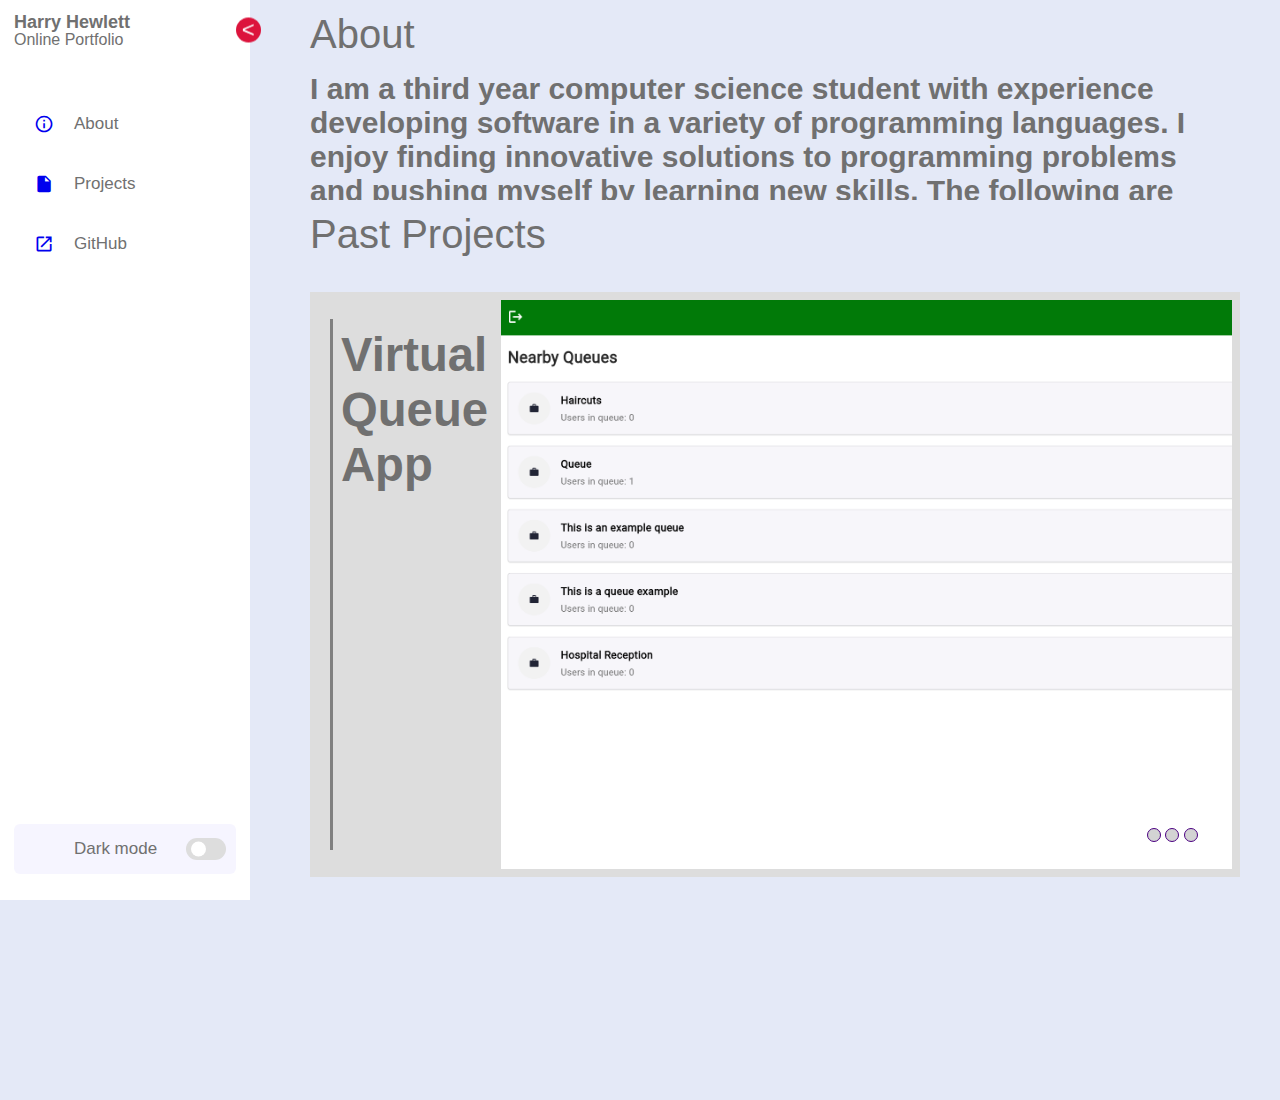
==== commit 55c32217: "Update Index.html" ====
--- a/Index.html
+++ b/Index.html
@@ -46,7 +46,7 @@
         <li class="nav-link">
           <a href="https://github.com/HazzaWho">
             <i class='material-icons'>&#xe895</i>
-            <span class="text nav-text">Analytics</span>
+            <span class="text nav-text">GitHub</span>
           </a>
         </li>
 
